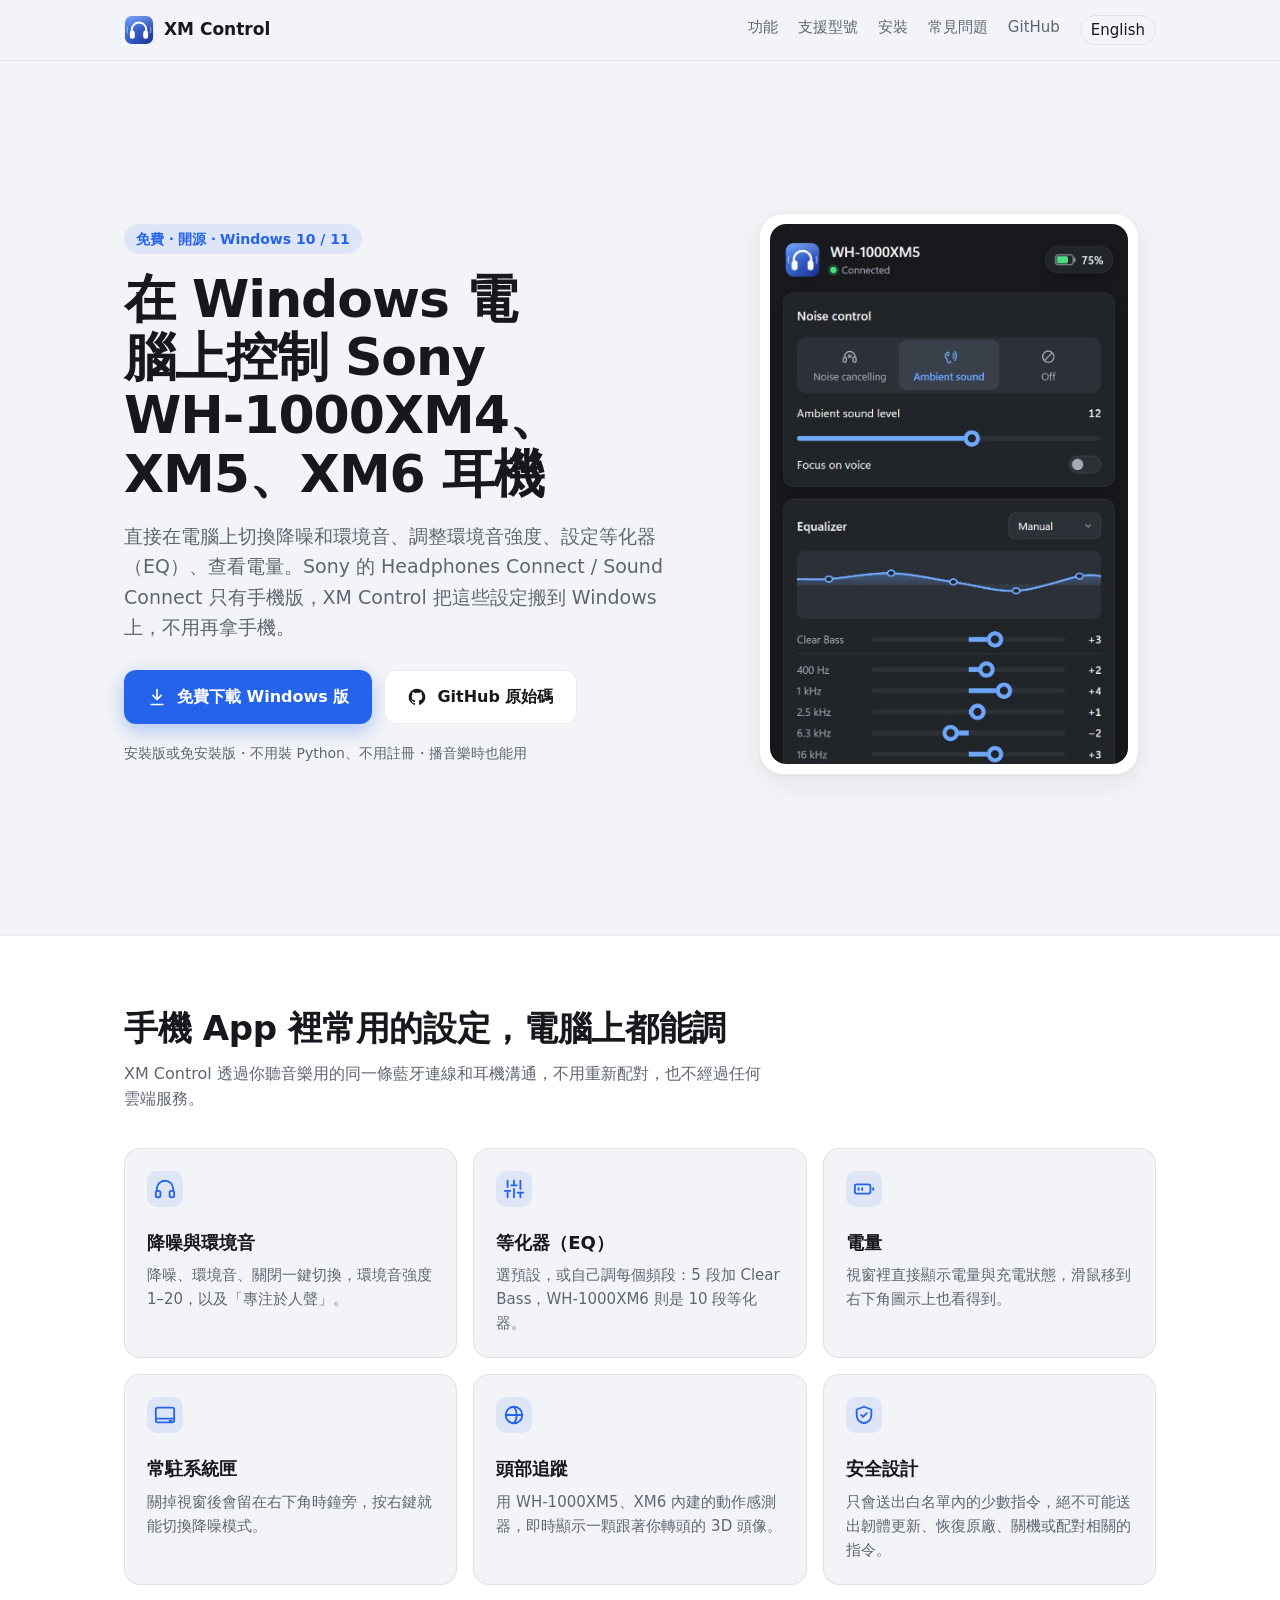
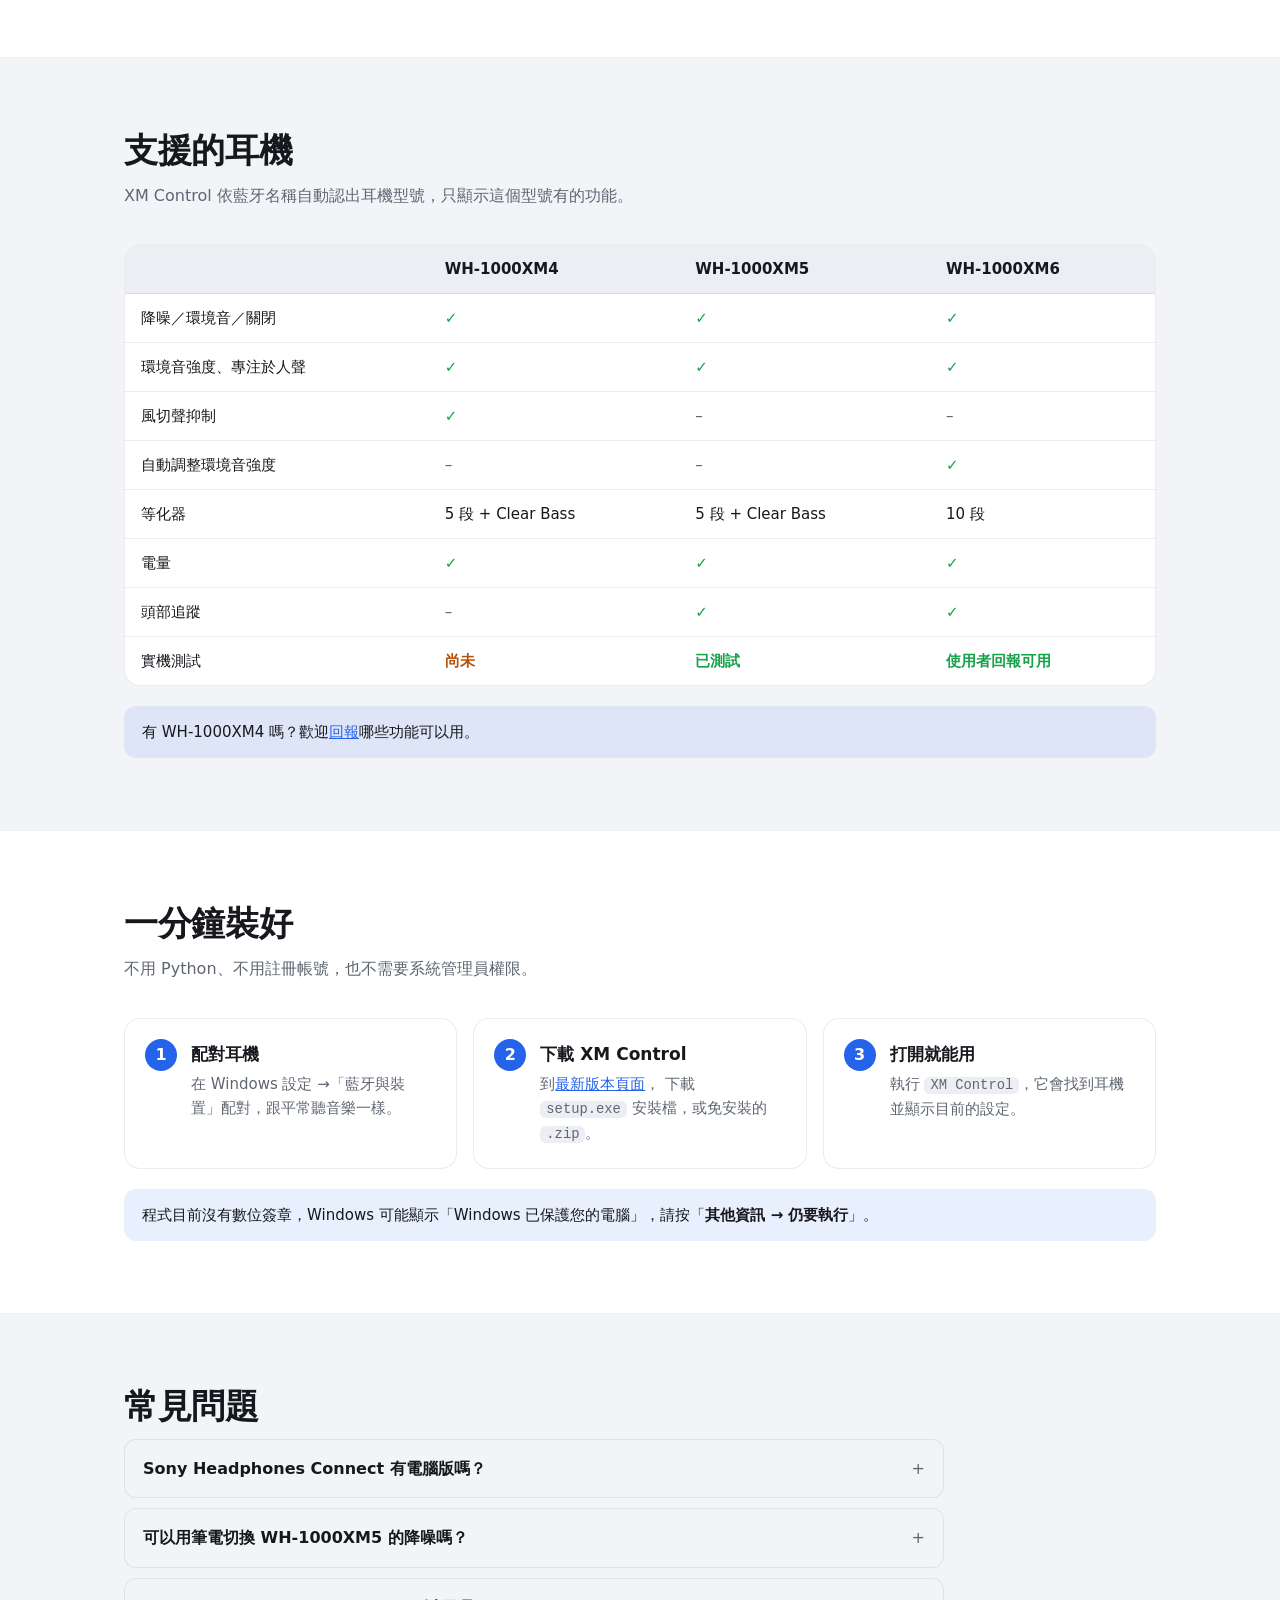
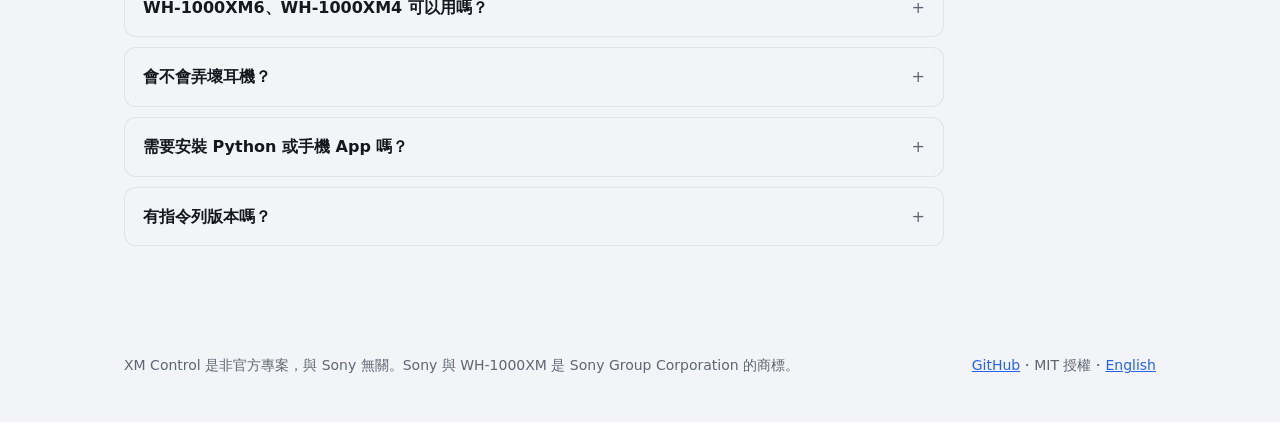
==== docs/zh-tw/index.html @ d7953c3c "Add a project website (GitHub Pages, English and Traditional Chinese) docs/ holds a static landing p" ====
<!doctype html>
<html lang="zh-Hant-TW">
<head>
  <meta charset="utf-8">
  <meta name="viewport" content="width=device-width, initial-scale=1">
  <title>XM Control｜Sony WH-1000XM5 / XM4 / XM6 電腦版控制軟體（Windows）</title>
  <meta name="description" content="免費的 Windows 電腦版 Sony 耳機控制軟體：在電腦上切換 WH-1000XM4、WH-1000XM5、WH-1000XM6 的降噪與環境音，調整等化器（EQ），查看電量。Sony Headphones Connect / Sound Connect 沒有電腦版，XM Control 讓你不用拿手機。">
  <link rel="canonical" href="https://chadzen901210-cell.github.io/sony-xm4-xm5-xm6-control/zh-tw/">
  <link rel="alternate" hreflang="en" href="https://chadzen901210-cell.github.io/sony-xm4-xm5-xm6-control/">
  <link rel="alternate" hreflang="zh-Hant" href="https://chadzen901210-cell.github.io/sony-xm4-xm5-xm6-control/zh-tw/">
  <link rel="alternate" hreflang="x-default" href="https://chadzen901210-cell.github.io/sony-xm4-xm5-xm6-control/">
  <link rel="icon" href="../icon.svg" type="image/svg+xml">
  <meta name="theme-color" content="#2563eb">
  <meta property="og:type" content="website">
  <meta property="og:site_name" content="XM Control">
  <meta property="og:title" content="XM Control｜在 Windows 電腦上控制 Sony WH-1000XM4 / XM5 / XM6">
  <meta property="og:description" content="降噪、環境音、等化器、電量，在電腦上一鍵切換。免費、開源，不用手機 App。">
  <meta property="og:url" content="https://chadzen901210-cell.github.io/sony-xm4-xm5-xm6-control/zh-tw/">
  <meta property="og:image" content="https://chadzen901210-cell.github.io/sony-xm4-xm5-xm6-control/screenshot.jpg">
  <meta property="og:locale" content="zh_TW">
  <meta property="og:locale:alternate" content="en_US">
  <meta name="twitter:card" content="summary_large_image">
  <link rel="stylesheet" href="../style.css">
  <script type="application/ld+json">
  {
    "@context": "https://schema.org",
    "@type": "SoftwareApplication",
    "name": "XM Control",
    "alternateName": "Sony WH-1000XM5 電腦版控制軟體",
    "description": "免費的 Windows 電腦版 Sony 耳機控制軟體，支援 WH-1000XM4、WH-1000XM5、WH-1000XM6：降噪、環境音、等化器、電量與頭部追蹤。",
    "inLanguage": "zh-Hant-TW",
    "operatingSystem": "Windows 10, Windows 11",
    "applicationCategory": "MultimediaApplication",
    "softwareVersion": "0.1.0",
    "url": "https://chadzen901210-cell.github.io/sony-xm4-xm5-xm6-control/zh-tw/",
    "downloadUrl": "https://github.com/chadzen901210-cell/sony-xm4-xm5-xm6-control/releases/latest",
    "screenshot": "https://chadzen901210-cell.github.io/sony-xm4-xm5-xm6-control/screenshot.jpg",
    "license": "https://opensource.org/licenses/MIT",
    "isAccessibleForFree": true,
    "offers": { "@type": "Offer", "price": "0", "priceCurrency": "TWD" }
  }
  </script>
</head>
<body>
  <header class="top">
    <div class="wrap">
      <a class="brand" href="./"><img src="../icon.svg" alt="" width="30" height="30">XM Control</a>
      <nav>
        <a href="#features">功能</a>
        <a href="#models">支援型號</a>
        <a href="#install">安裝</a>
        <a href="#faq">常見問題</a>
        <a class="gh" href="https://github.com/chadzen901210-cell/sony-xm4-xm5-xm6-control">GitHub</a>
        <a class="lang" href="../" hreflang="en" lang="en">English</a>
      </nav>
    </div>
  </header>

  <main>
    <section class="hero">
      <div class="wrap">
        <div>
          <p class="eyebrow">免費・開源・Windows 10 / 11</p>
          <h1>在 Windows 電腦上控制 Sony <span class="nowrap">WH-1000XM4</span>、XM5、XM6 耳機</h1>
          <p class="lead">直接在電腦上切換降噪和環境音、調整環境音強度、設定等化器（EQ）、查看電量。Sony 的 Headphones Connect /
            Sound Connect 只有手機版，XM Control 把這些設定搬到 Windows 上，不用再拿手機。</p>
          <div class="actions">
            <a class="button primary" href="https://github.com/chadzen901210-cell/sony-xm4-xm5-xm6-control/releases/latest">
              <svg viewBox="0 0 24 24" fill="none" stroke="currentColor" stroke-width="2" stroke-linecap="round" stroke-linejoin="round" aria-hidden="true"><path d="M12 3v12"/><path d="m7 10 5 5 5-5"/><path d="M5 21h14"/></svg>
              免費下載 Windows 版
            </a>
            <a class="button" href="https://github.com/chadzen901210-cell/sony-xm4-xm5-xm6-control">
              <svg viewBox="0 0 24 24" fill="currentColor" aria-hidden="true"><path d="M12 2a10 10 0 0 0-3.16 19.49c.5.09.68-.22.68-.48v-1.7c-2.78.6-3.37-1.34-3.37-1.34-.46-1.16-1.11-1.47-1.11-1.47-.91-.62.07-.6.07-.6 1 .07 1.53 1.03 1.53 1.03.9 1.52 2.34 1.08 2.91.83.09-.65.35-1.09.63-1.34-2.22-.25-4.55-1.11-4.55-4.94 0-1.09.39-1.98 1.03-2.68-.1-.25-.45-1.27.1-2.64 0 0 .84-.27 2.75 1.02a9.6 9.6 0 0 1 5 0c1.91-1.29 2.75-1.02 2.75-1.02.55 1.37.2 2.39.1 2.64.64.7 1.03 1.59 1.03 2.68 0 3.84-2.34 4.68-4.57 4.93.36.31.68.92.68 1.85v2.74c0 .27.18.58.69.48A10 10 0 0 0 12 2Z"/></svg>
              GitHub 原始碼
            </a>
          </div>
          <p class="meta">安裝版或免安裝版・不用裝 Python、不用註冊・播音樂時也能用</p>
        </div>
        <figure class="shot">
          <img src="../screenshot.jpg" width="400" height="540"
               alt="XM Control 在 Windows 上的視窗：Sony WH-1000XM5 的降噪控制與等化器">
        </figure>
      </div>
    </section>

    <section class="alt" id="features">
      <div class="wrap">
        <h2>手機 App 裡常用的設定，電腦上都能調</h2>
        <p class="section-lead">XM Control 透過你聽音樂用的同一條藍牙連線和耳機溝通，不用重新配對，也不經過任何雲端服務。</p>
        <div class="features">
          <article class="feature">
            <svg viewBox="0 0 24 24" fill="none" stroke="currentColor" stroke-width="2" stroke-linecap="round" stroke-linejoin="round" aria-hidden="true"><path d="M3 14v-2a9 9 0 0 1 18 0v2"/><rect x="2" y="14" width="5" height="7" rx="2"/><rect x="17" y="14" width="5" height="7" rx="2"/></svg>
            <h3>降噪與環境音</h3>
            <p>降噪、環境音、關閉一鍵切換，環境音強度 1–20，以及「專注於人聲」。</p>
          </article>
          <article class="feature">
            <svg viewBox="0 0 24 24" fill="none" stroke="currentColor" stroke-width="2" stroke-linecap="round" stroke-linejoin="round" aria-hidden="true"><path d="M5 21V14"/><path d="M5 10V3"/><path d="M12 21v-9"/><path d="M12 8V3"/><path d="M19 21v-5"/><path d="M19 12V3"/><path d="M2 14h6"/><path d="M9 8h6"/><path d="M16 16h6"/></svg>
            <h3>等化器（EQ）</h3>
            <p>選預設，或自己調每個頻段：5 段加 Clear Bass，WH-1000XM6 則是 10 段等化器。</p>
          </article>
          <article class="feature">
            <svg viewBox="0 0 24 24" fill="none" stroke="currentColor" stroke-width="2" stroke-linecap="round" stroke-linejoin="round" aria-hidden="true"><rect x="2" y="7" width="17" height="10" rx="2"/><path d="M22 11v2"/><path d="M6 11v2"/><path d="M10 11v2"/></svg>
            <h3>電量</h3>
            <p>視窗裡直接顯示電量與充電狀態，滑鼠移到右下角圖示上也看得到。</p>
          </article>
          <article class="feature">
            <svg viewBox="0 0 24 24" fill="none" stroke="currentColor" stroke-width="2" stroke-linecap="round" stroke-linejoin="round" aria-hidden="true"><rect x="2" y="4" width="20" height="16" rx="2"/><path d="M2 16h20"/><path d="M17 18.5h2"/></svg>
            <h3>常駐系統匣</h3>
            <p>關掉視窗後會留在右下角時鐘旁，按右鍵就能切換降噪模式。</p>
          </article>
          <article class="feature">
            <svg viewBox="0 0 24 24" fill="none" stroke="currentColor" stroke-width="2" stroke-linecap="round" stroke-linejoin="round" aria-hidden="true"><circle cx="12" cy="12" r="9"/><path d="M12 3a15 15 0 0 1 0 18"/><path d="M3 12h18"/></svg>
            <h3>頭部追蹤</h3>
            <p>用 WH-1000XM5、XM6 內建的動作感測器，即時顯示一顆跟著你轉頭的 3D 頭像。</p>
          </article>
          <article class="feature">
            <svg viewBox="0 0 24 24" fill="none" stroke="currentColor" stroke-width="2" stroke-linecap="round" stroke-linejoin="round" aria-hidden="true"><path d="M12 3 4 6v6c0 5 3.5 8 8 9 4.5-1 8-4 8-9V6Z"/><path d="m9 12 2 2 4-4"/></svg>
            <h3>安全設計</h3>
            <p>只會送出白名單內的少數指令，絕不可能送出韌體更新、恢復原廠、關機或配對相關的指令。</p>
          </article>
        </div>
      </div>
    </section>

    <section id="models">
      <div class="wrap">
        <h2>支援的耳機</h2>
        <p class="section-lead">XM Control 依藍牙名稱自動認出耳機型號，只顯示這個型號有的功能。</p>
        <div class="table-wrap">
          <table>
            <thead>
              <tr><th scope="col"></th><th scope="col">WH-1000XM4</th><th scope="col">WH-1000XM5</th><th scope="col">WH-1000XM6</th></tr>
            </thead>
            <tbody>
              <tr><th scope="row">降噪／環境音／關閉</th><td class="yes">✓</td><td class="yes">✓</td><td class="yes">✓</td></tr>
              <tr><th scope="row">環境音強度、專注於人聲</th><td class="yes">✓</td><td class="yes">✓</td><td class="yes">✓</td></tr>
              <tr><th scope="row">風切聲抑制</th><td class="yes">✓</td><td class="no">–</td><td class="no">–</td></tr>
              <tr><th scope="row">自動調整環境音強度</th><td class="no">–</td><td class="no">–</td><td class="yes">✓</td></tr>
              <tr><th scope="row">等化器</th><td>5 段 + Clear Bass</td><td>5 段 + Clear Bass</td><td>10 段</td></tr>
              <tr><th scope="row">電量</th><td class="yes">✓</td><td class="yes">✓</td><td class="yes">✓</td></tr>
              <tr><th scope="row">頭部追蹤</th><td class="no">–</td><td class="yes">✓</td><td class="yes">✓</td></tr>
              <tr><th scope="row">實機測試</th><td class="status-warn">尚未</td><td class="status-ok">已測試</td><td class="status-ok">使用者回報可用</td></tr>
            </tbody>
          </table>
        </div>
        <p class="note">有 WH-1000XM4 嗎？歡迎<a href="https://github.com/chadzen901210-cell/sony-xm4-xm5-xm6-control/issues">回報</a>哪些功能可以用。</p>
      </div>
    </section>

    <section class="alt" id="install">
      <div class="wrap">
        <h2>一分鐘裝好</h2>
        <p class="section-lead">不用 Python、不用註冊帳號，也不需要系統管理員權限。</p>
        <ol class="steps">
          <li>
            <h3>配對耳機</h3>
            <p>在 Windows 設定 →「藍牙與裝置」配對，跟平常聽音樂一樣。</p>
          </li>
          <li>
            <h3>下載 XM Control</h3>
            <p>到<a href="https://github.com/chadzen901210-cell/sony-xm4-xm5-xm6-control/releases/latest">最新版本頁面</a>，
              下載 <code>setup.exe</code> 安裝檔，或免安裝的 <code>.zip</code>。</p>
          </li>
          <li>
            <h3>打開就能用</h3>
            <p>執行 <code>XM Control</code>，它會找到耳機並顯示目前的設定。</p>
          </li>
        </ol>
        <p class="note">程式目前沒有數位簽章，Windows 可能顯示「Windows 已保護您的電腦」，請按「<strong>其他資訊 → 仍要執行</strong>」。</p>
      </div>
    </section>

    <section id="faq">
      <div class="wrap">
        <h2>常見問題</h2>
        <div class="faq">
          <details>
            <summary>Sony Headphones Connect 有電腦版嗎？</summary>
            <p>沒有。Sony 的 Headphones Connect 和後來的 Sound Connect 都只有 Android、iOS 版本。XM Control 是非官方的免費
              Windows 軟體，讓你在電腦上調整最常用的設定。</p>
          </details>
          <details>
            <summary>可以用筆電切換 WH-1000XM5 的降噪嗎？</summary>
            <p>可以。耳機用藍牙連著筆電時，打開 XM Control 就能切換降噪、環境音或關閉，播音樂、講電話時也能切。</p>
          </details>
          <details>
            <summary>WH-1000XM6、WH-1000XM4 可以用嗎？</summary>
            <p>WH-1000XM6 有使用者回報可以使用，包括 10 段等化器和自動調整環境音強度。WH-1000XM4 依照公開的協定資料實作，
              但還沒有在實機上測試過。</p>
          </details>
          <details>
            <summary>會不會弄壞耳機？</summary>
            <p>XM Control 只能送出讀取和修改這些設定需要的指令，每一則訊息都會先比對白名單，所以不可能送出韌體更新、恢復原廠、
              關機或配對相關的指令。原始碼公開在 GitHub 上。</p>
          </details>
          <details>
            <summary>需要安裝 Python 或手機 App 嗎？</summary>
            <p>都不用，下載的檔案已經包含一切。手機 App 可以留著，只是不要兩邊同時操作。</p>
          </details>
          <details>
            <summary>有指令列版本嗎？</summary>
            <p>有。程式附帶 <code>sonyxm.exe</code>，例如 <code>sonyxm nc on</code>、<code>sonyxm ambient 12</code>、
              <code>sonyxm battery</code>。</p>
          </details>
        </div>
      </div>
    </section>
  </main>

  <footer>
    <div class="wrap">
      <p>XM Control 是非官方專案，與 Sony 無關。Sony 與 WH-1000XM 是 Sony Group Corporation 的商標。</p>
      <p><a href="https://github.com/chadzen901210-cell/sony-xm4-xm5-xm6-control">GitHub</a>・MIT 授權・<a href="../" hreflang="en" lang="en">English</a></p>
    </div>
  </footer>
</body>
</html>
---- docs/style.css ----
/* XM Control project site. Same palette as the app (sonyxm/web/app.css). */
:root {
  --bg: #f3f4f7;
  --surface: #ffffff;
  --surface-2: #eceef3;
  --border: rgba(15, 23, 42, 0.08);
  --shadow: 0 1px 2px rgba(15, 23, 42, 0.05), 0 8px 28px rgba(15, 23, 42, 0.07);
  --text: #16181d;
  --muted: #5f6672;
  --accent: #2563eb;
  --accent-hover: #1d4ed8;
  --accent-text: #ffffff;
  --accent-soft: rgba(37, 99, 235, 0.1);
  --ok: #16a34a;
  --warn: #b45309;
  --radius: 16px;
  --max: 1080px;
  color-scheme: light;
}

@media (prefers-color-scheme: dark) {
  :root {
    --bg: #131519;
    --surface: #1d2025;
    --surface-2: #272b31;
    --border: rgba(255, 255, 255, 0.07);
    --shadow: 0 1px 2px rgba(0, 0, 0, 0.3), 0 10px 30px rgba(0, 0, 0, 0.3);
    --text: #f2f4f7;
    --muted: #a3aab6;
    --accent: #6ea8ff;
    --accent-hover: #8dbbff;
    --accent-text: #0b1220;
    --accent-soft: rgba(110, 168, 255, 0.14);
    --ok: #4ade80;
    --warn: #fbbf24;
    color-scheme: dark;
  }
}

* { box-sizing: border-box; }

html { scroll-behavior: smooth; }

body {
  margin: 0;
  background: var(--bg);
  color: var(--text);
  font: 16px/1.6 "Segoe UI Variable Text", "Segoe UI", system-ui, -apple-system, "Microsoft JhengHei", sans-serif;
  -webkit-font-smoothing: antialiased;
}

a { color: var(--accent); }
.nowrap { white-space: nowrap; }
a:hover { color: var(--accent-hover); }
img { max-width: 100%; display: block; }

.wrap {
  max-width: var(--max);
  margin: 0 auto;
  padding: 0 24px;
}

/* Header */
.top {
  position: sticky;
  top: 0;
  z-index: 10;
  background: color-mix(in srgb, var(--bg) 85%, transparent);
  backdrop-filter: saturate(1.4) blur(12px);
  border-bottom: 1px solid var(--border);
}
.top .wrap {
  display: flex;
  align-items: center;
  gap: 24px;
  height: 60px;
}
.brand {
  display: flex;
  align-items: center;
  gap: 10px;
  font-weight: 650;
  font-size: 17px;
  color: var(--text);
  text-decoration: none;
}
.brand img { width: 30px; height: 30px; }
.top nav {
  display: flex;
  gap: 20px;
  margin-left: auto;
  font-size: 15px;
}
.top nav a { color: var(--muted); text-decoration: none; }
.top nav a:hover { color: var(--text); }
.top nav .lang {
  color: var(--text);
  padding: 2px 10px;
  border: 1px solid var(--border);
  border-radius: 999px;
}

/* Hero */
.hero .wrap {
  display: grid;
  grid-template-columns: minmax(0, 1.15fr) minmax(0, 0.85fr);
  gap: 56px;
  align-items: center;
  padding-top: 64px;
  padding-bottom: 72px;
}
.eyebrow {
  display: inline-block;
  margin: 0 0 16px;
  padding: 4px 12px;
  border-radius: 999px;
  background: var(--accent-soft);
  color: var(--accent);
  font-size: 14px;
  font-weight: 600;
}
h1 {
  margin: 0 0 18px;
  font-size: clamp(32px, 5vw, 52px);
  line-height: 1.12;
  letter-spacing: -0.02em;
  text-wrap: balance;
}
.lead {
  margin: 0 0 28px;
  font-size: 19px;
  color: var(--muted);
  max-width: 34em;
  text-wrap: pretty;
}
.actions { display: flex; flex-wrap: wrap; gap: 12px; }
.button {
  display: inline-flex;
  align-items: center;
  gap: 10px;
  padding: 13px 22px;
  border-radius: 12px;
  font-weight: 600;
  font-size: 16px;
  text-decoration: none;
  border: 1px solid var(--border);
  background: var(--surface);
  color: var(--text);
  transition: transform 0.15s, background 0.15s;
}
.button:hover { color: var(--text); transform: translateY(-1px); }
.button.primary {
  background: var(--accent);
  border-color: transparent;
  color: var(--accent-text);
  box-shadow: 0 6px 20px color-mix(in srgb, var(--accent) 35%, transparent);
}
.button.primary:hover { background: var(--accent-hover); color: var(--accent-text); }
.button svg { width: 20px; height: 20px; flex: none; }
.meta {
  margin: 18px 0 0;
  font-size: 14px;
  color: var(--muted);
}

.shot {
  justify-self: center;
  width: min(100%, 380px);
  padding: 10px;
  border-radius: 24px;
  background: var(--surface);
  border: 1px solid var(--border);
  box-shadow: var(--shadow);
}
.shot img {
  width: 100%;
  aspect-ratio: 400 / 540;
  object-fit: cover;
  object-position: top;
  border-radius: 16px;
}

/* Sections */
section { padding: 72px 0; }
section.alt { background: var(--surface); border-block: 1px solid var(--border); }
h2 {
  margin: 0 0 12px;
  font-size: clamp(26px, 3.4vw, 34px);
  line-height: 1.2;
  letter-spacing: -0.01em;
}
.section-lead { margin: 0 0 36px; color: var(--muted); max-width: 40em; }

.features {
  display: grid;
  grid-template-columns: repeat(3, minmax(0, 1fr));
  gap: 16px;
}
.feature {
  padding: 22px;
  border-radius: var(--radius);
  background: var(--bg);
  border: 1px solid var(--border);
}
.feature svg {
  width: 36px;
  height: 36px;
  padding: 7px;
  border-radius: 10px;
  background: var(--accent-soft);
  color: var(--accent);
}
.feature h3 { margin: 14px 0 6px; font-size: 18px; }
.feature p { margin: 0; color: var(--muted); font-size: 15px; }

/* Models table */
.table-wrap {
  overflow-x: auto;
  border-radius: var(--radius);
  border: 1px solid var(--border);
  background: var(--surface);
}
table { width: 100%; border-collapse: collapse; font-size: 15px; min-width: 520px; }
th, td { padding: 12px 16px; text-align: left; border-bottom: 1px solid var(--border); }
thead th { background: var(--surface-2); font-weight: 650; }
tbody tr:last-child td, tbody tr:last-child th { border-bottom: 0; }
tbody th { font-weight: 500; }
td.yes { color: var(--ok); font-weight: 600; }
td.no { color: var(--muted); }
.status-ok { color: var(--ok); font-weight: 600; }
.status-warn { color: var(--warn); font-weight: 600; }

/* Steps */
.steps {
  list-style: none;
  margin: 0;
  padding: 0;
  display: grid;
  grid-template-columns: repeat(3, minmax(0, 1fr));
  gap: 16px;
  counter-reset: step;
}
.steps li {
  position: relative;
  padding: 22px 22px 22px 66px;
  border-radius: var(--radius);
  background: var(--surface);
  border: 1px solid var(--border);
  counter-increment: step;
}
.steps li::before {
  content: counter(step);
  position: absolute;
  left: 20px;
  top: 20px;
  width: 32px;
  height: 32px;
  border-radius: 50%;
  display: grid;
  place-items: center;
  background: var(--accent);
  color: var(--accent-text);
  font-weight: 700;
}
.steps h3 { margin: 0 0 4px; font-size: 17px; }
.steps p { margin: 0; color: var(--muted); font-size: 15px; }
.note {
  margin: 20px 0 0;
  padding: 14px 18px;
  border-radius: 12px;
  background: var(--accent-soft);
  font-size: 15px;
}

/* FAQ */
.faq { display: grid; gap: 10px; max-width: 820px; }
.faq details {
  border-radius: 12px;
  background: var(--bg);
  border: 1px solid var(--border);
  padding: 4px 18px;
}
.faq summary {
  cursor: pointer;
  padding: 12px 0;
  font-weight: 600;
  list-style: none;
}
.faq summary::-webkit-details-marker { display: none; }
.faq summary::after { content: "+"; float: right; color: var(--muted); font-weight: 400; }
.faq details[open] summary::after { content: "−"; }
.faq details p { margin: 0 0 14px; color: var(--muted); }

code {
  font-family: "Cascadia Mono", Consolas, monospace;
  font-size: 0.92em;
  padding: 1px 6px;
  border-radius: 6px;
  background: var(--surface-2);
}

/* Footer */
footer { padding: 36px 0 48px; color: var(--muted); font-size: 14px; }
footer .wrap { display: flex; flex-wrap: wrap; gap: 12px 24px; justify-content: space-between; }
footer p { margin: 0; }

/* Narrow screens */
@media (max-width: 860px) {
  .hero .wrap { grid-template-columns: 1fr; gap: 40px; padding-top: 40px; }
  .features, .steps { grid-template-columns: 1fr; }
  .top nav a:not(.lang):not(.gh) { display: none; }
}
@media (max-width: 480px) {
  .wrap { padding: 0 16px; }
  section { padding: 52px 0; }
  .lead { font-size: 17px; }
  .button { width: 100%; justify-content: center; }
}
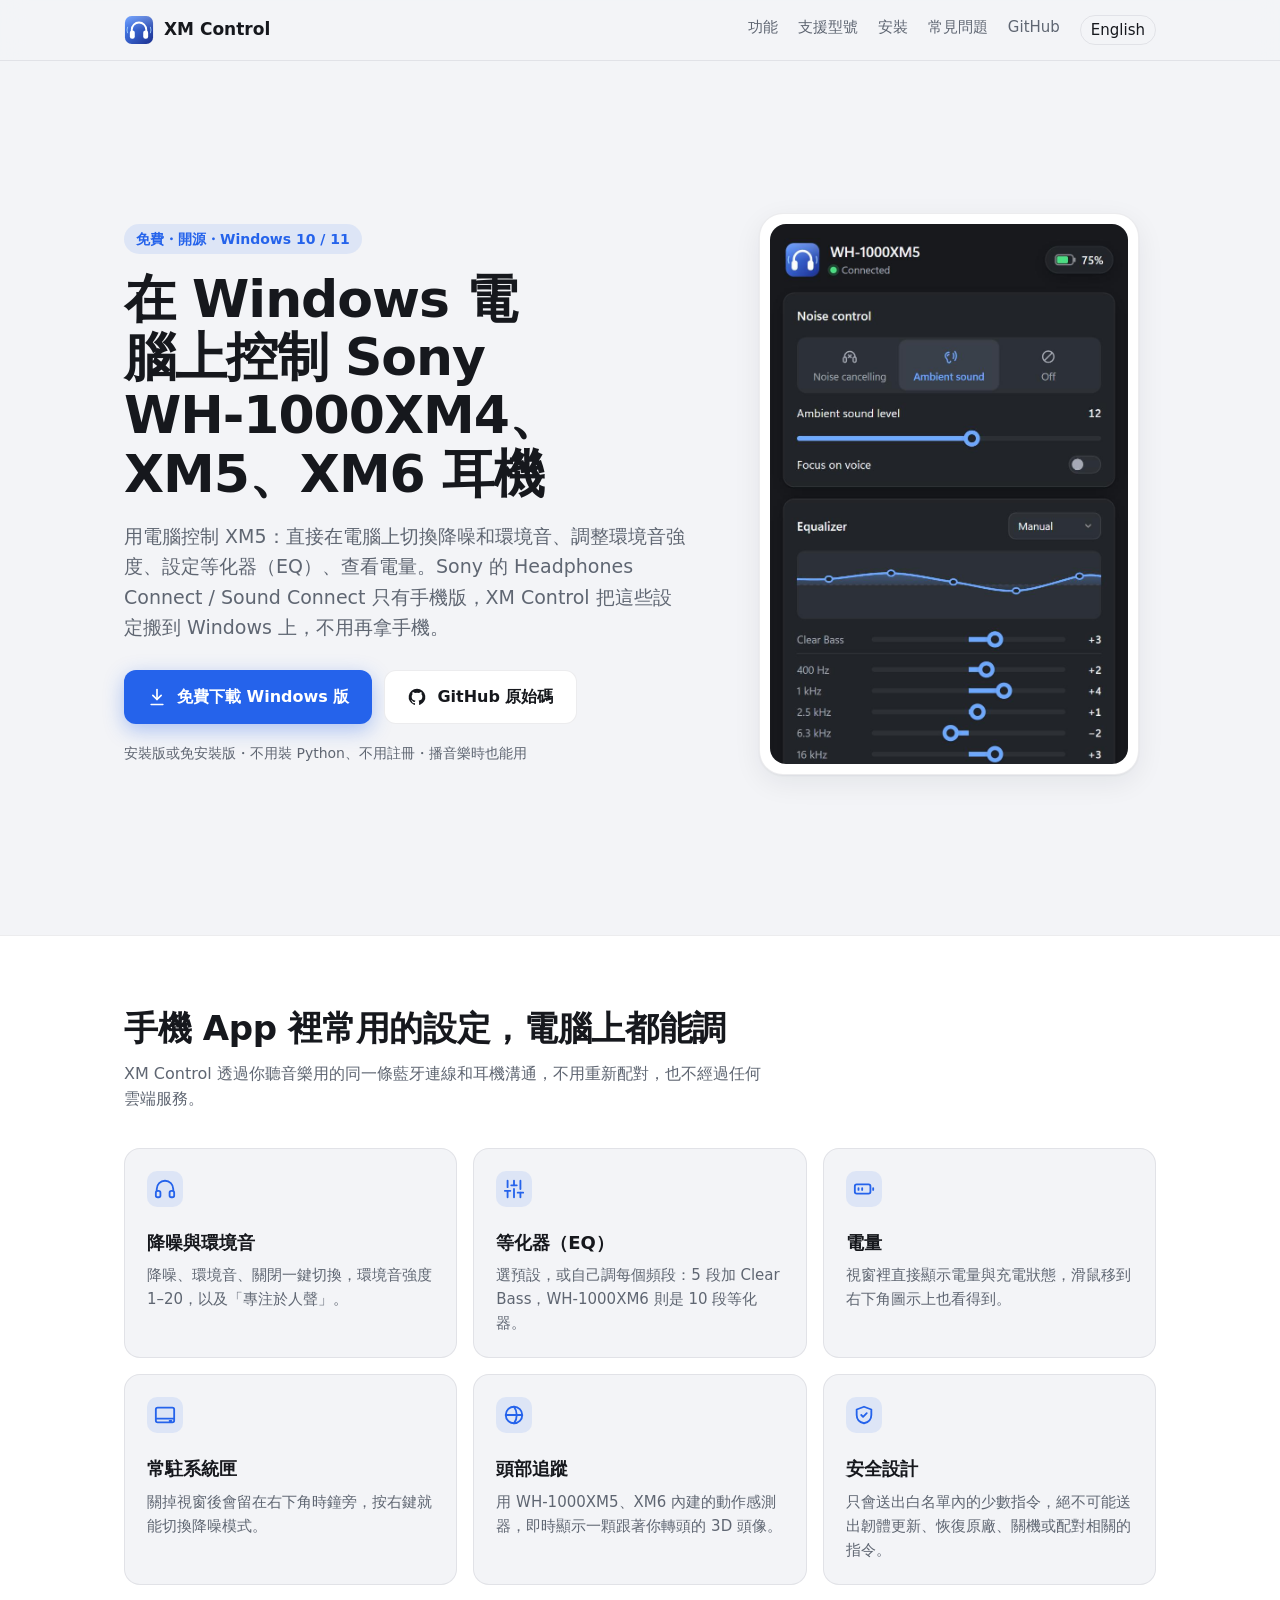
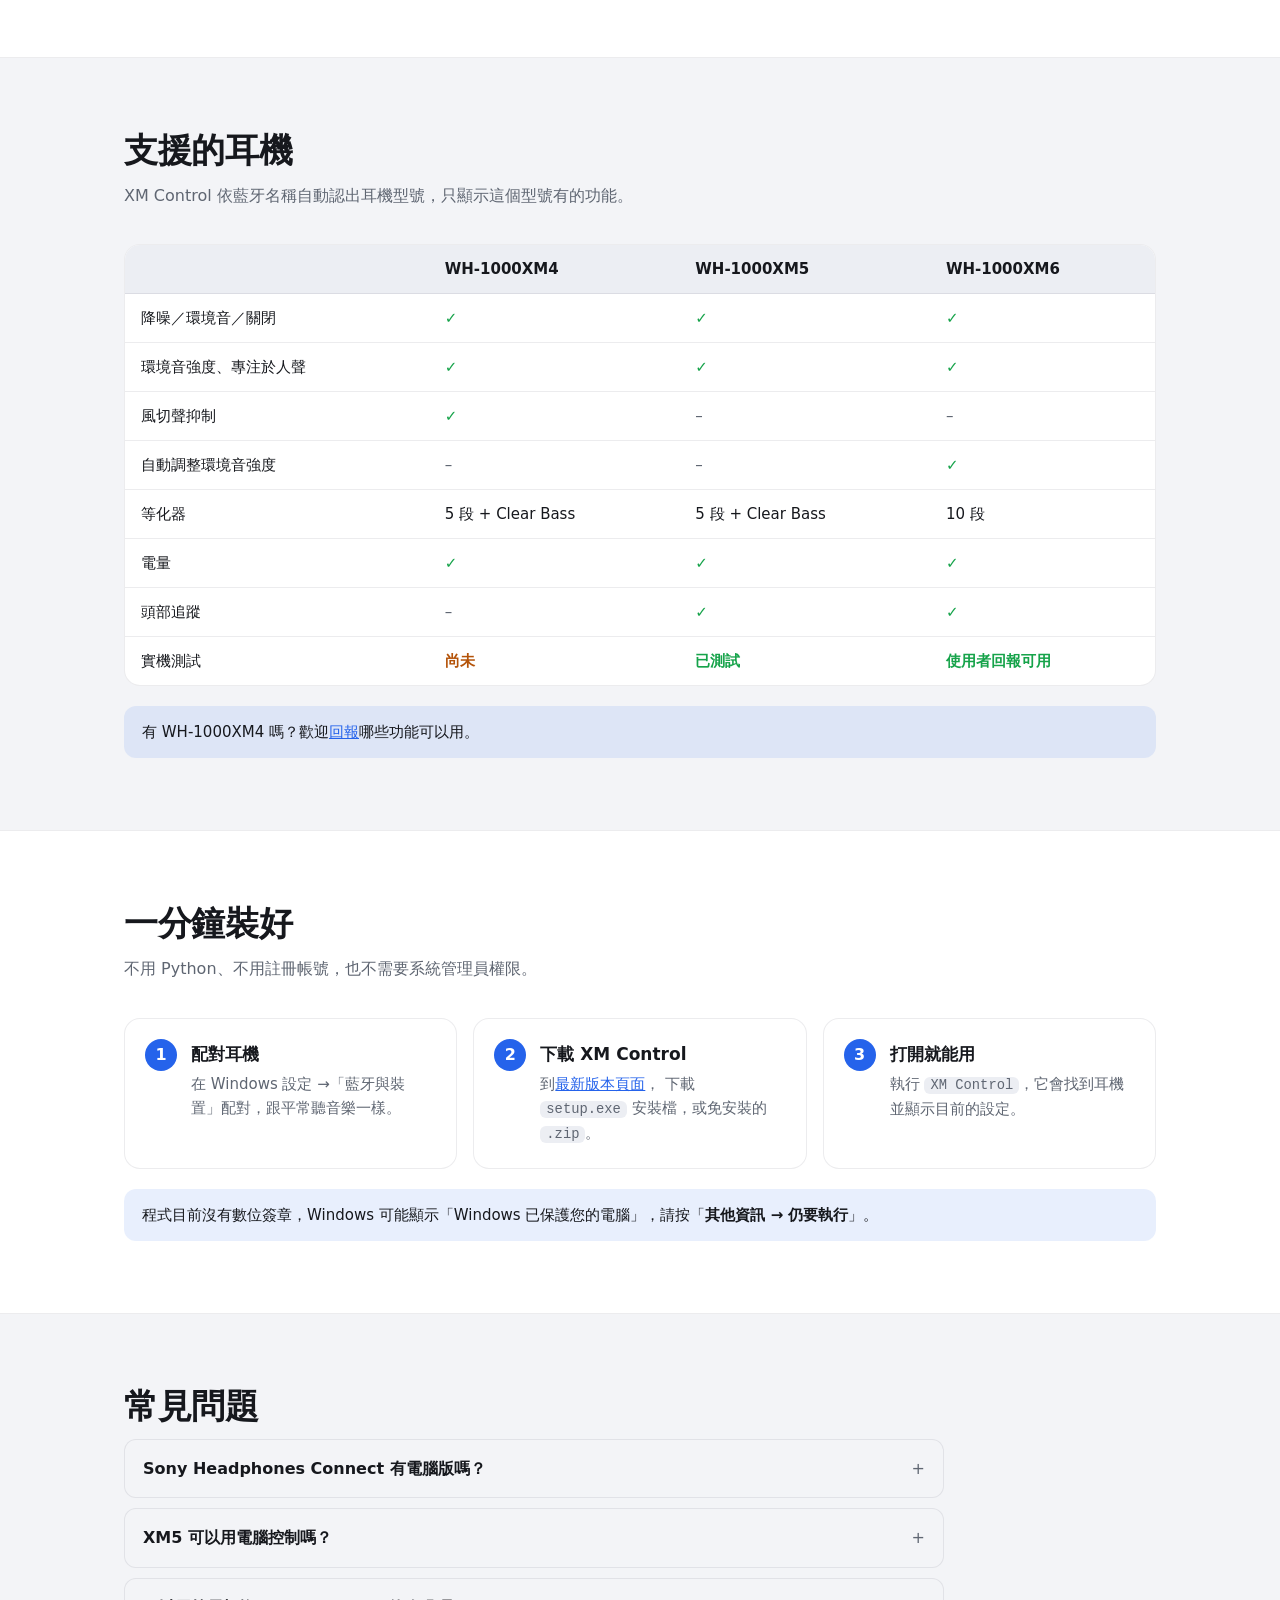
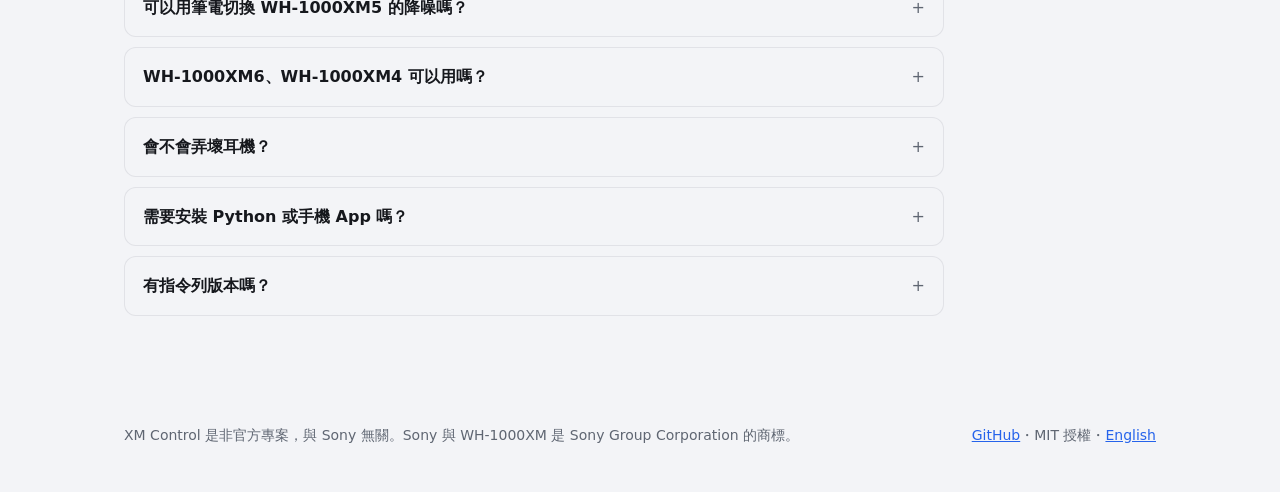
==== commit 285ba8b4: "Website and README: use the short name "XM5" people search for Co-Authored-By: Claude Opus 5.5 <nore" ====
--- a/docs/zh-tw/index.html
+++ b/docs/zh-tw/index.html
@@ -3,8 +3,8 @@
 <head>
   <meta charset="utf-8">
   <meta name="viewport" content="width=device-width, initial-scale=1">
-  <title>XM Control｜Sony WH-1000XM5 / XM4 / XM6 電腦版控制軟體（Windows）</title>
-  <meta name="description" content="免費的 Windows 電腦版 Sony 耳機控制軟體：在電腦上切換 WH-1000XM4、WH-1000XM5、WH-1000XM6 的降噪與環境音，調整等化器（EQ），查看電量。Sony Headphones Connect / Sound Connect 沒有電腦版，XM Control 讓你不用拿手機。">
+  <title>XM5 電腦控制軟體｜Sony WH-1000XM5 / XM4 / XM6 Windows 版｜XM Control</title>
+  <meta name="description" content="Sony XM5 電腦控制：免費的 Windows 電腦版耳機控制軟體，在電腦上切換 WH-1000XM5、XM4、XM6 的降噪與環境音，調整等化器（EQ），查看電量。Sony Headphones Connect / Sound Connect 沒有電腦版，XM Control 讓你不用拿手機。">
   <link rel="canonical" href="https://chadzen901210-cell.github.io/sony-xm4-xm5-xm6-control/zh-tw/">
   <link rel="alternate" hreflang="en" href="https://chadzen901210-cell.github.io/sony-xm4-xm5-xm6-control/">
   <link rel="alternate" hreflang="zh-Hant" href="https://chadzen901210-cell.github.io/sony-xm4-xm5-xm6-control/zh-tw/">
@@ -62,8 +62,8 @@
         <div>
           <p class="eyebrow">免費・開源・Windows 10 / 11</p>
           <h1>在 Windows 電腦上控制 Sony <span class="nowrap">WH-1000XM4</span>、XM5、XM6 耳機</h1>
-          <p class="lead">直接在電腦上切換降噪和環境音、調整環境音強度、設定等化器（EQ）、查看電量。Sony 的 Headphones Connect /
-            Sound Connect 只有手機版，XM Control 把這些設定搬到 Windows 上，不用再拿手機。</p>
+          <p class="lead">用電腦控制 XM5：直接在電腦上切換降噪和環境音、調整環境音強度、設定等化器（EQ）、查看電量。Sony 的
+            Headphones Connect / Sound Connect 只有手機版，XM Control 把這些設定搬到 Windows 上，不用再拿手機。</p>
           <div class="actions">
             <a class="button primary" href="https://github.com/chadzen901210-cell/sony-xm4-xm5-xm6-control/releases/latest">
               <svg viewBox="0 0 24 24" fill="none" stroke="currentColor" stroke-width="2" stroke-linecap="round" stroke-linejoin="round" aria-hidden="true"><path d="M12 3v12"/><path d="m7 10 5 5 5-5"/><path d="M5 21h14"/></svg>
@@ -180,6 +180,11 @@
               Windows 軟體，讓你在電腦上調整最常用的設定。</p>
           </details>
           <details>
+            <summary>XM5 可以用電腦控制嗎？</summary>
+            <p>可以。Sony 官方沒有電腦版 App，但 XM Control 可以在 Windows 電腦上控制 XM5（WH-1000XM5）：切換降噪、環境音，
+              調整等化器，查看電量。XM4、XM6 也適用。</p>
+          </details>
+          <details>
             <summary>可以用筆電切換 WH-1000XM5 的降噪嗎？</summary>
             <p>可以。耳機用藍牙連著筆電時，打開 XM Control 就能切換降噪、環境音或關閉，播音樂、講電話時也能切。</p>
           </details>
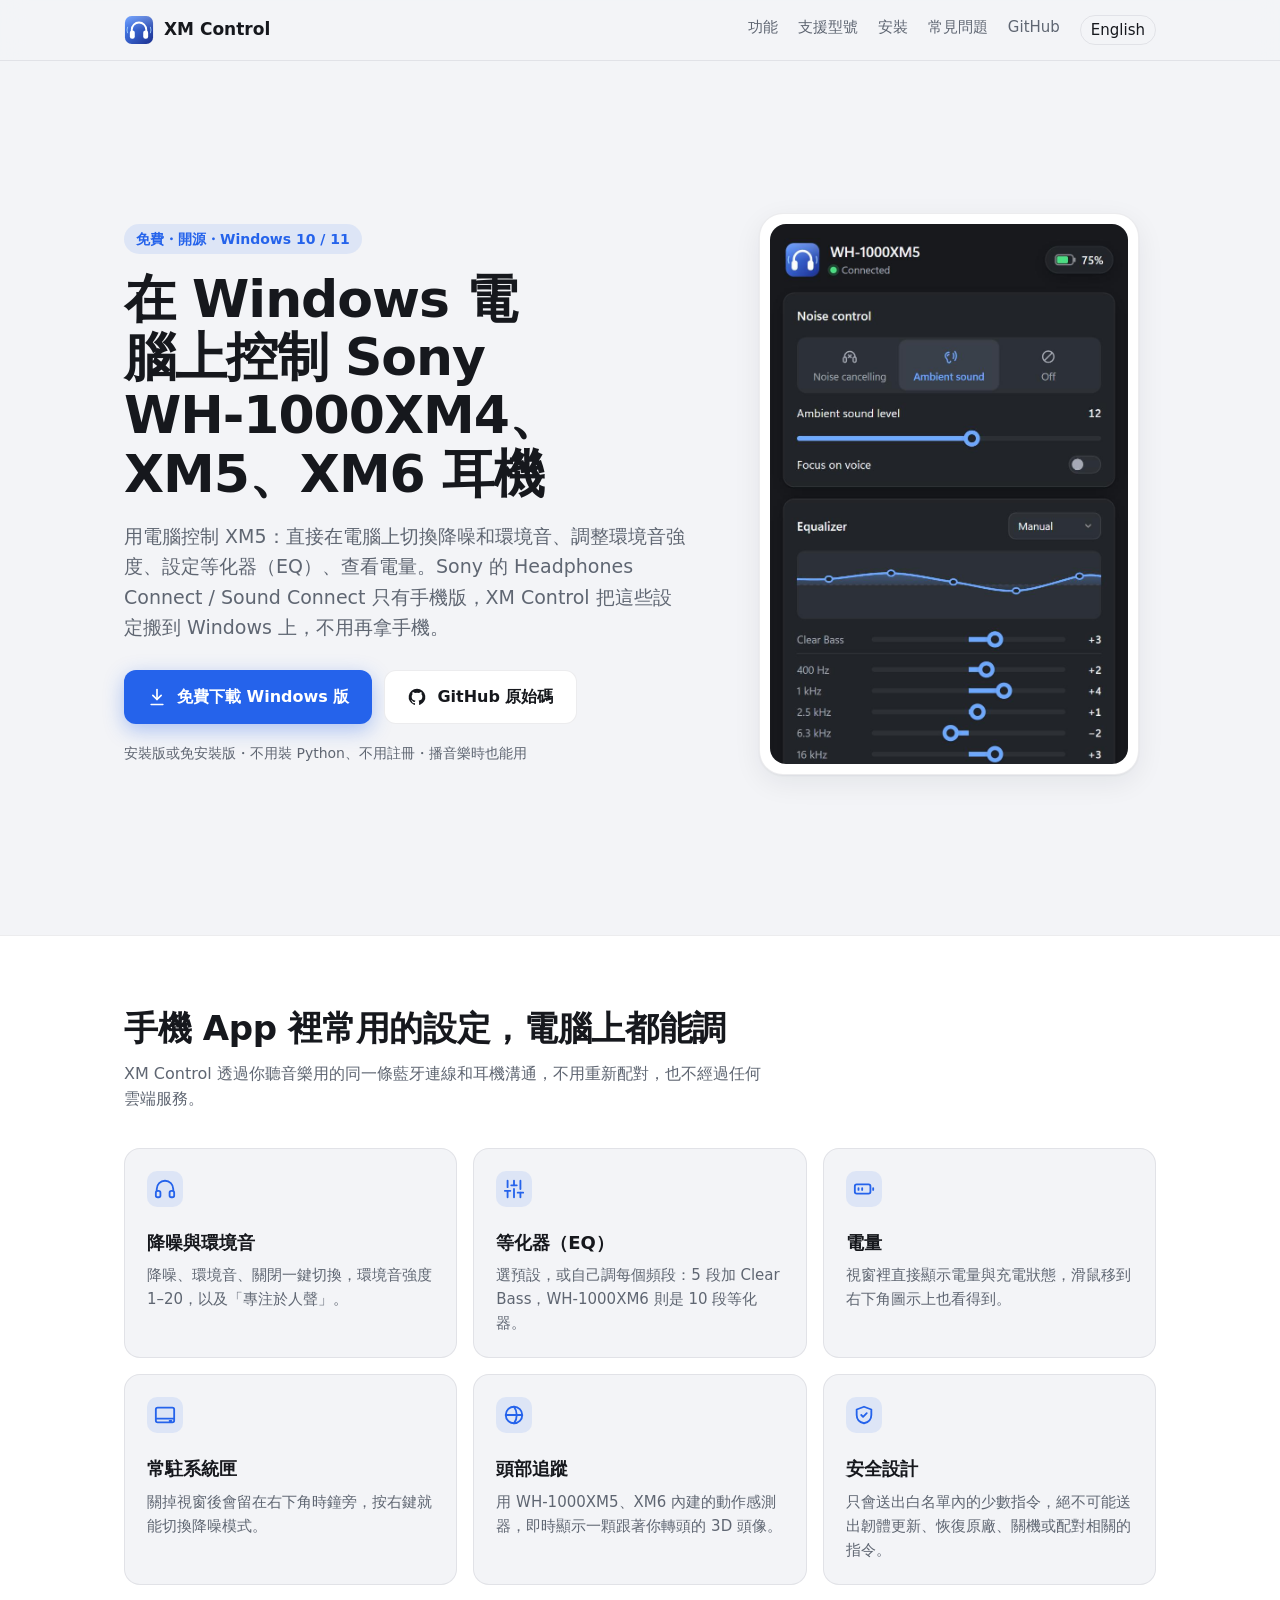
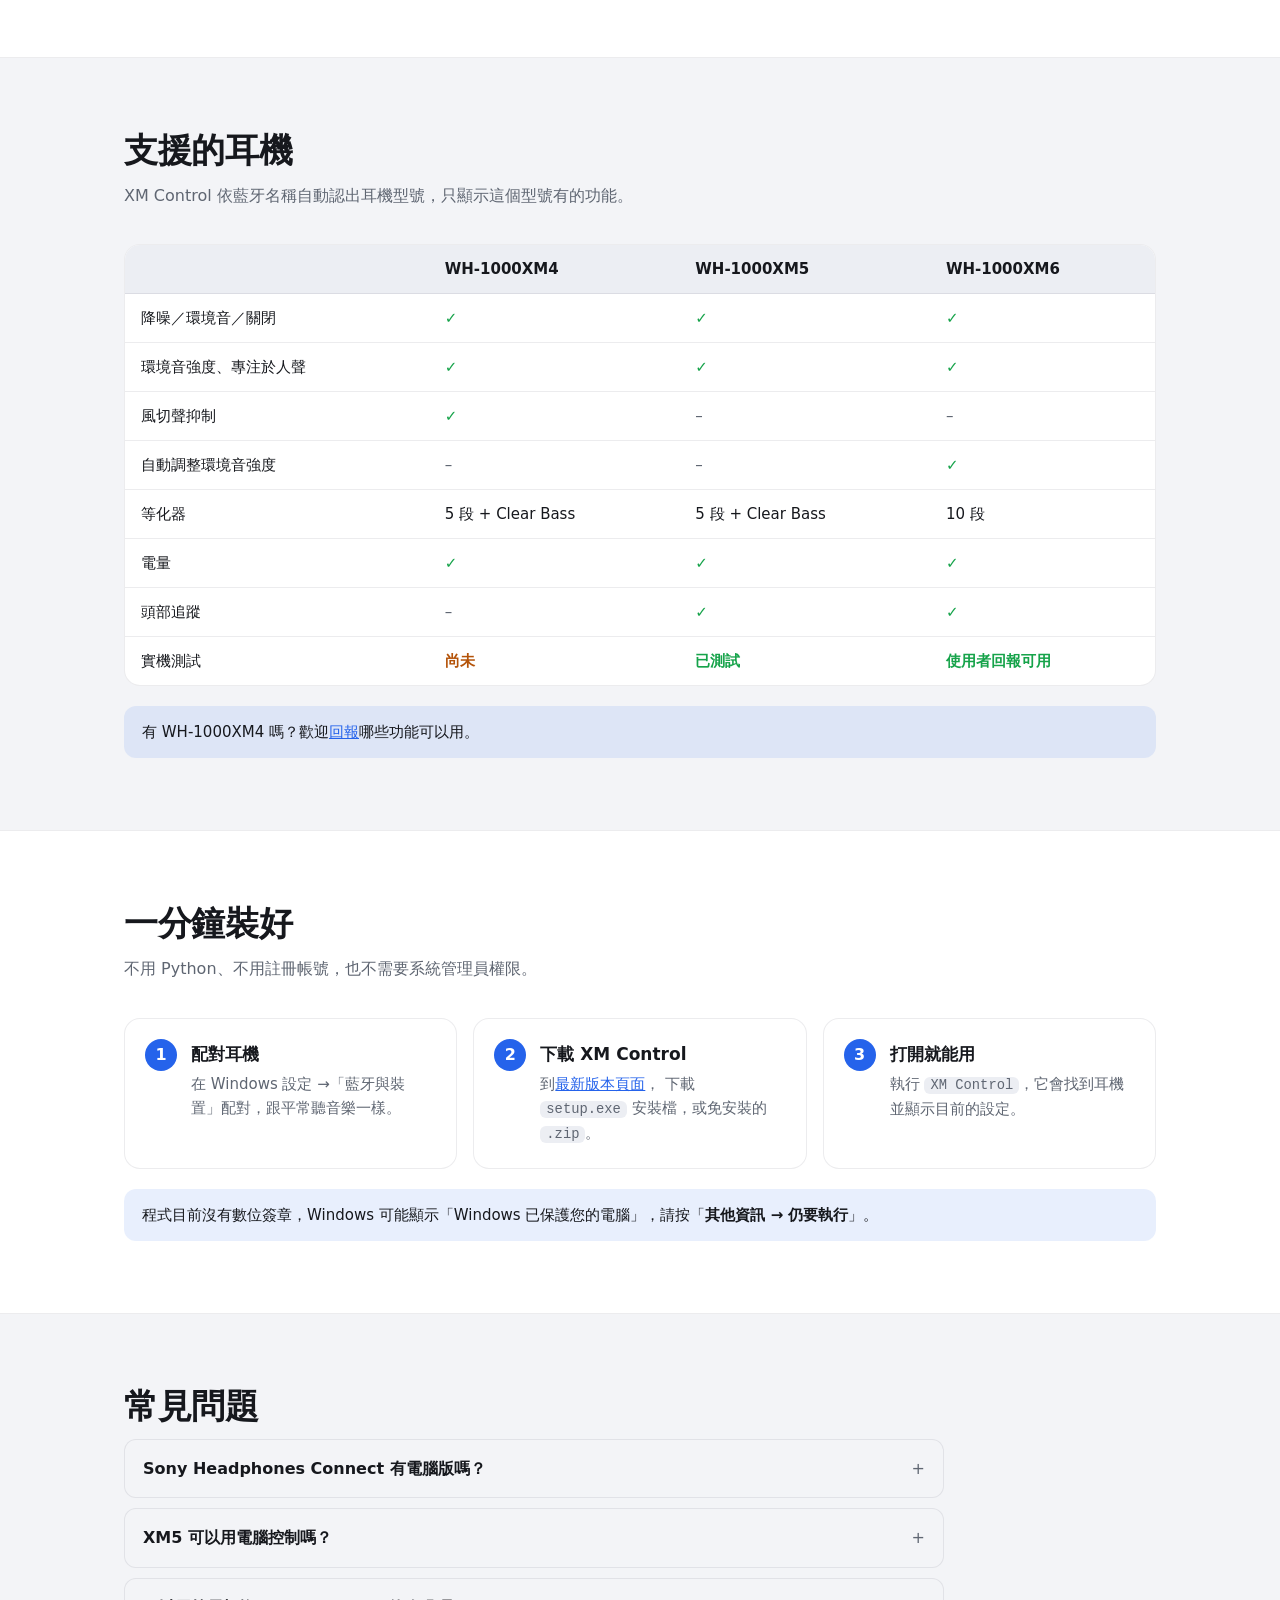
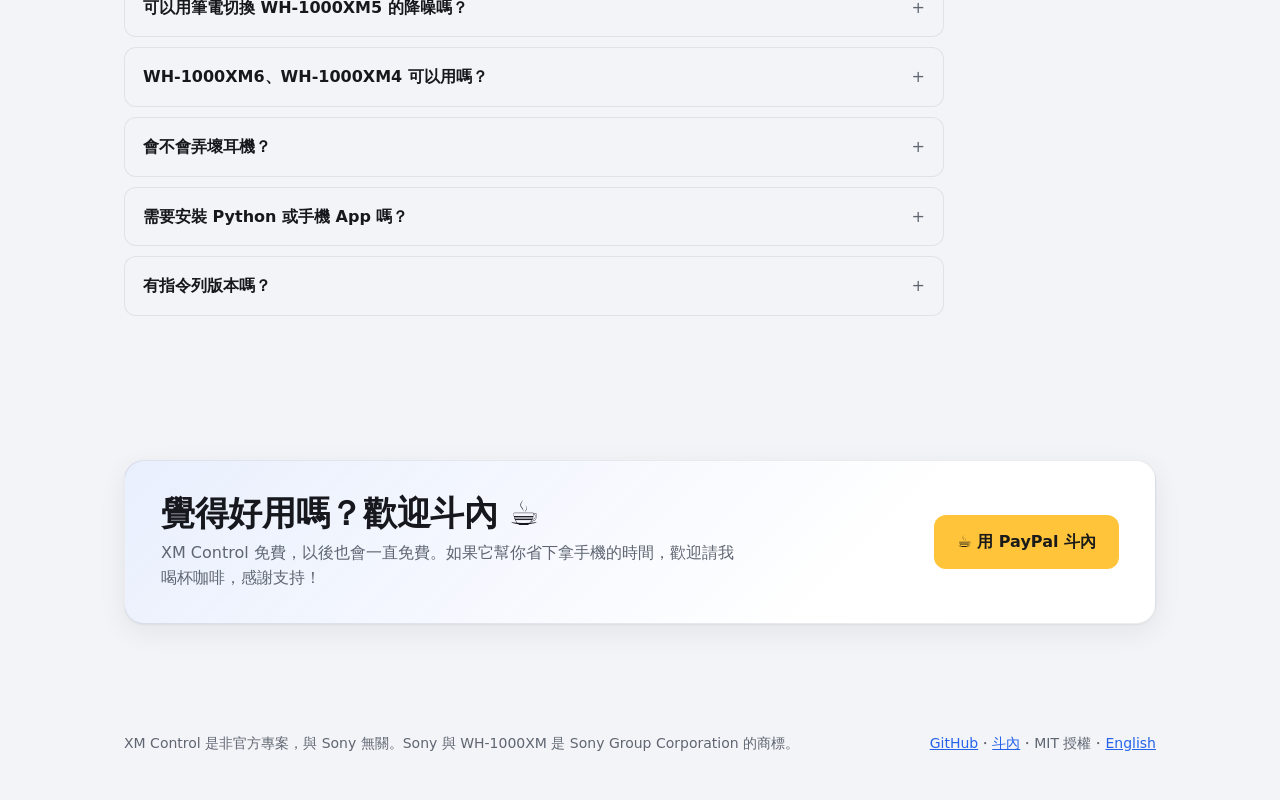
==== commit c8d7ed13: "Add a PayPal donation link (website, README, GitHub Sponsor button) Co-Authored-By: Claude Opus 5.5 " ====
--- a/docs/zh-tw/index.html
+++ b/docs/zh-tw/index.html
@@ -3,6 +3,7 @@
 <head>
   <meta charset="utf-8">
   <meta name="viewport" content="width=device-width, initial-scale=1">
+  <meta name="google-site-verification" content="RHM3cB6uxoNKpOtOZqH0cEoQXDmZeJk3Oja49cULrTU">
   <title>XM5 電腦控制軟體｜Sony WH-1000XM5 / XM4 / XM6 Windows 版｜XM Control</title>
   <meta name="description" content="Sony XM5 電腦控制：免費的 Windows 電腦版耳機控制軟體，在電腦上切換 WH-1000XM5、XM4、XM6 的降噪與環境音，調整等化器（EQ），查看電量。Sony Headphones Connect / Sound Connect 沒有電腦版，XM Control 讓你不用拿手機。">
   <link rel="canonical" href="https://chadzen901210-cell.github.io/sony-xm4-xm5-xm6-control/zh-tw/">
@@ -210,12 +211,24 @@
         </div>
       </div>
     </section>
+
+    <section id="support">
+      <div class="wrap">
+        <div class="support">
+          <div>
+            <h2>覺得好用嗎？歡迎斗內 ☕</h2>
+            <p>XM Control 免費，以後也會一直免費。如果它幫你省下拿手機的時間，歡迎請我喝杯咖啡，感謝支持！</p>
+          </div>
+          <a class="button coffee" href="https://www.paypal.com/ncp/payment/RBKTRJ9542BKC" rel="noopener">☕ 用 PayPal 斗內</a>
+        </div>
+      </div>
+    </section>
   </main>
 
   <footer>
     <div class="wrap">
       <p>XM Control 是非官方專案，與 Sony 無關。Sony 與 WH-1000XM 是 Sony Group Corporation 的商標。</p>
-      <p><a href="https://github.com/chadzen901210-cell/sony-xm4-xm5-xm6-control">GitHub</a>・MIT 授權・<a href="../" hreflang="en" lang="en">English</a></p>
+      <p><a href="https://github.com/chadzen901210-cell/sony-xm4-xm5-xm6-control">GitHub</a>・<a href="#support">斗內</a>・MIT 授權・<a href="../" hreflang="en" lang="en">English</a></p>
     </div>
   </footer>
 </body>
--- a/docs/style.css
+++ b/docs/style.css
@@ -299,6 +299,28 @@
   background: var(--surface-2);
 }
 
+/* Donation */
+.support {
+  display: flex;
+  flex-wrap: wrap;
+  align-items: center;
+  justify-content: space-between;
+  gap: 20px 32px;
+  padding: 32px 36px;
+  border-radius: 20px;
+  background: linear-gradient(135deg, var(--accent-soft), transparent 70%), var(--surface);
+  border: 1px solid var(--border);
+  box-shadow: var(--shadow);
+}
+.support h2 { margin-bottom: 6px; }
+.support p { margin: 0; color: var(--muted); max-width: 36em; }
+.button.coffee {
+  background: #ffc439;
+  border-color: transparent;
+  color: #1a1a1a;
+}
+.button.coffee:hover { background: #ffb400; color: #1a1a1a; }
+
 /* Footer */
 footer { padding: 36px 0 48px; color: var(--muted); font-size: 14px; }
 footer .wrap { display: flex; flex-wrap: wrap; gap: 12px 24px; justify-content: space-between; }
@@ -313,6 +335,7 @@
 @media (max-width: 480px) {
   .wrap { padding: 0 16px; }
   section { padding: 52px 0; }
+  .support { padding: 24px 20px; }
   .lead { font-size: 17px; }
   .button { width: 100%; justify-content: center; }
 }
